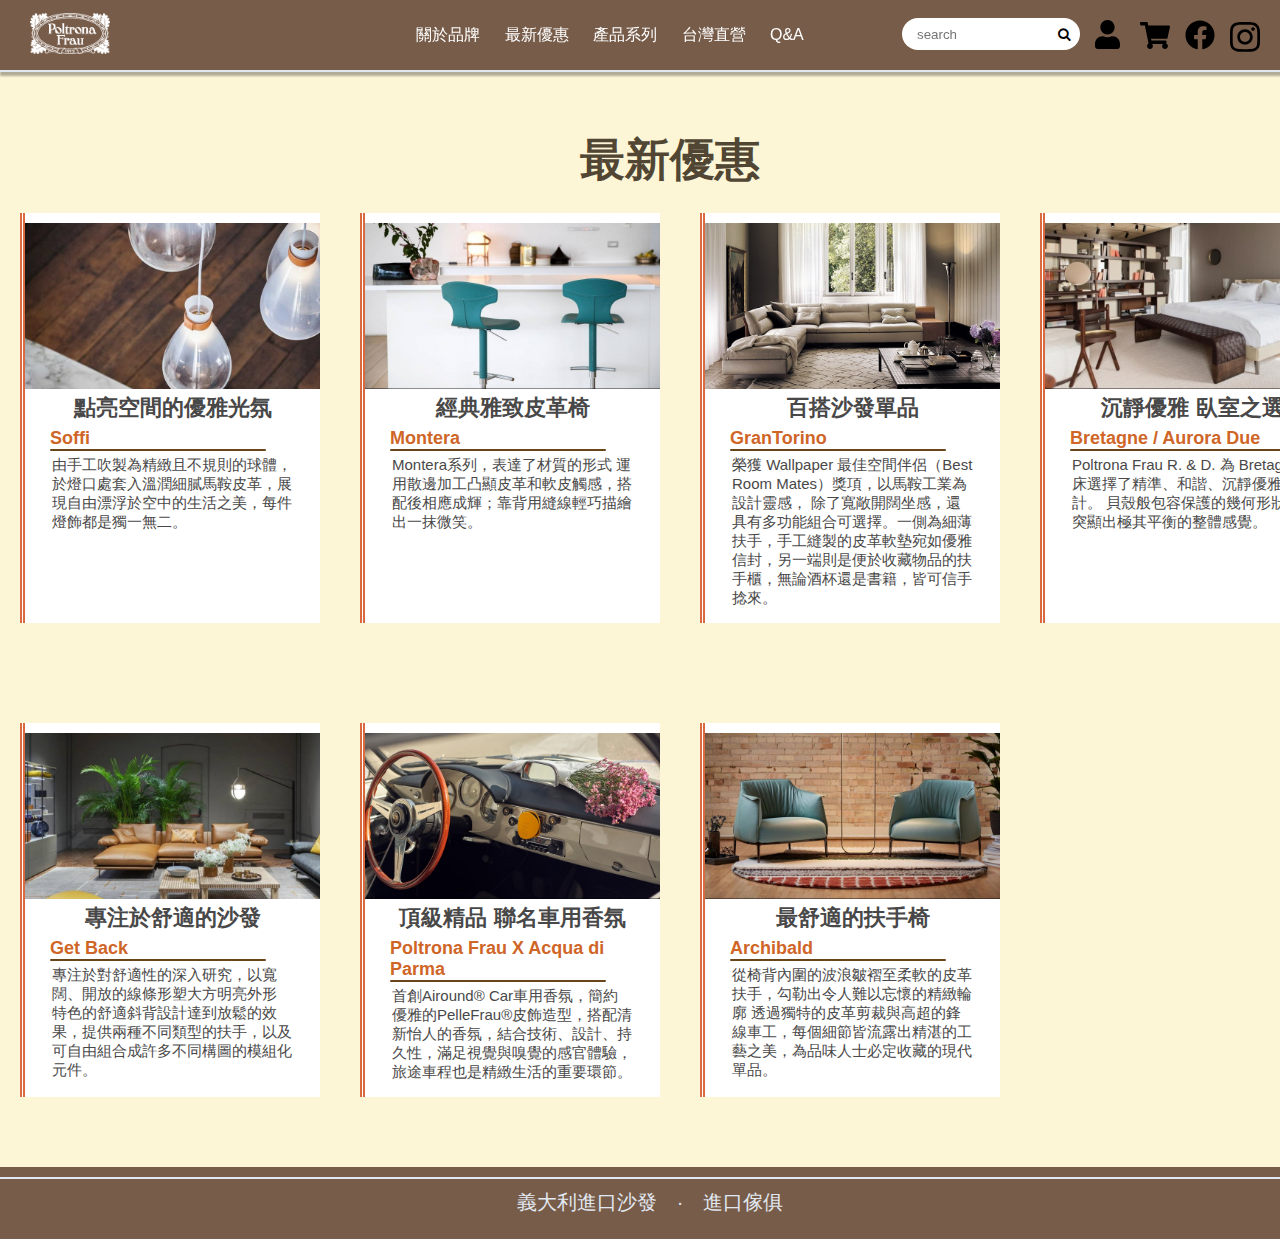
==== Discount.html @ bfd39cd2 "first commit" ====
<!DOCTYPE html>
<html lang="en">
<head>
    <meta charset="UTF-8">
    <meta http-equiv="X-UA-Compatible" content="IE=edge">
    <meta name="viewport" content="width=device-width, initial-scale=1.0">
    <title>Poltrona Frau Discount</title>
    <link rel="stylesheet" href="./Discount.css">
    <link rel="stylesheet" href="//maxcdn.bootstrapcdn.com/font-awesome/4.3.0/css/font-awesome.min.css">
    
    
</head>

<body>
    <div class="header">
        <a href="poltronafrau.html" >
            <img  src="./photo/icon/LOGO.png" alt="PoltronaFrauu頂級傢俱網站"></a>
        <div class="title">
            <a href="./regarding brand.html">關於品牌</a>
            <a href="./Discount.html">最新優惠</a>
            <a href="./Product.html">產品系列</a>
            <a href="./shop.html">台灣直營</a>
            <a href="./Q&A.html">Q&A</a>
        </div>
        <form class="header-search">
            <input type="search"  placeholder="search">
            <button><i class="fa fa-search"></i></button>
        </form>
        <div class="icon">
            <a href="#"><img style="width:25px ;" src="./photo/icon/user-solid.svg" alt=""></a>
            <a href="#"><img style="padding-top: 2px;" src="./photo/icon/shopping-cart-solid.svg" alt=""></a>
            <a href="https://www.facebook.com/PoltronaFrauTaiwan/"><img src="./photo/icon/facebook-brands.svg" alt=""></a>
            <a href="https://www.instagram.com/poltronafrautaiwan/"><img src="./photo/icon/instagram-brands.svg" alt=""></a>
        </div>
    </div>

    <div class="discount">
        <div class="wrap">
                <h2 class="title">最新優惠</h2>
        </div>
        <div class="wrap">
            <div class="item">
                <a href="https://www.poltronafrau.com.tw/content-61.html">
                    <img src="./photo/最新優惠/1.jpg" alt="">
                    <h3>點亮空間的優雅光氛</h3>
                    <h5>Soffi</h5>
                    <p>由手工吹製為精緻且不規則的球體，於燈口處套入溫潤細膩馬鞍皮革，展現自由漂浮於空中的生活之美，每件燈飾都是獨一無二。</p>
                </a>
            </div>

            <div class="item">
                <a href="https://www.poltronafrau.com.tw/content-79.html">
                    <img src="./photo/最新優惠/2.jpg" alt="">
                    <h3>經典雅致皮革椅</h3>
                    <h5>Montera</h5>
                    <p>Montera系列，表達了材質的形式
                        運用散邊加工凸顯皮革和軟皮觸感，搭配後相應成輝；靠背用縫線輕巧描繪出一抹微笑。</p>
                </a>
            </div>

            <div class="item">
                <a href="https://www.poltronafrau.com.tw/content-44.html">
                    <img src="./photo/最新優惠/3.jpg" alt="">
                    <h3>百搭沙發單品</h3>
                    <h5>GranTorino </h5>
                    <p>榮獲 Wallpaper 最佳空間伴侶（Best Room Mates）獎項，以馬鞍工業為設計靈感，
                        除了寬敞開闊坐感，還具有多功能組合可選擇。一側為細薄扶手，手工縫製的皮革軟墊宛如優雅信封，另一端則是便於收藏物品的扶手櫃，無論酒杯還是書籍，皆可信手捻來。</p>
                </a>
            </div>

            <div class="item">
                <a href="https://www.poltronafrau.com.tw/content-81.html">
                    <img src="./photo/最新優惠/4.jpg" alt="">
                    <h3>沉靜優雅 臥室之選</h3>
                    <h5>Bretagne / Aurora Due</h5>
                    <p>Poltrona Frau R. & D. 為 Bretagne 床選擇了精準、和諧、沉靜優雅的設計。
                        貝殼般包容保護的幾何形狀，突顯出極其平衡的整體感覺。</p>
                </a>
            </div>

            <div class="item">
                <a href="https://www.poltronafrau.com.tw/content-77.html">
                    <img src="./photo/最新優惠/5.jpg" alt="">
                    <h3>專注於舒適的沙發</h3>
                    <h5>Get Back</h5>
                    <p>專注於對舒適性的深入研究，以寬闊、開放的線條形塑大方明亮外形
                        特色的舒適斜背設計達到放鬆的效果，提供兩種不同類型的扶手，以及可自由組合成許多不同構圖的模組化元件。</p>
                </a>
            </div>

            <div class="item">
                <a href="https://www.poltronafrau.com.tw/content-71.html">
                    <img src="./photo/最新優惠/6.jpg" alt="">
                    <h3>頂級精品 聯名車用香氛</h3>
                    <h5>Poltrona Frau X Acqua di Parma</h5>
                    <p>首創Airound® Car車用香氛，簡約優雅的PelleFrau®皮飾造型，搭配清新怡人的香氛，結合技術、設計、持久性，滿足視覺與嗅覺的感官體驗，旅途車程也是精緻生活的重要環節。</p>
                </a>
            </div>

            <div class="item">
                <a href="https://www.poltronafrau.com.tw/content-62.html">
                    <img src="./photo/最新優惠/7.jpg" alt="">
                    <h3>最舒適的扶手椅</h3>
                    <h5>Archibald</h5>
                    <p>從椅背內圍的波浪皺褶至柔軟的皮革扶手，勾勒出令人難以忘懷的精緻輪廓
                        透過獨特的皮革剪裁與高超的鋒線車工，每個細節皆流露出精湛的工藝之美，為品味人士必定收藏的現代單品。</p>
                </a>
            </div>
        </div>
    </div>

    <div class="footer">義大利進口沙發　·　進口傢俱</div>

    
</body>

</html>
---- Discount.css ----
/* header */
    body{
        position: relative;
        font-family: 'Segoe UI', Tahoma, Geneva, Verdana, sans-serif;
        background-color: rgb(255, 255, 255);
        margin: 0px auto;
        padding: 0px;
    }
    .header{
        position:fixed;
        display: flex;
        background-color: rgb(119, 92, 73);
        box-shadow:2px 2px 2px 2px rgba(0, 0, 0, 0.3);
        border-bottom: rgb(225, 232, 241) 2px solid;
        width: 100%;
        height: 70px;
    }
    .header > a img{
        margin: 13px 30px;
        width: 80px;
    }

    .header .title{
        padding: 22px;
        margin:auto;
        padding-left: 200px;
    }
    .header .title a{
        color: rgb(255, 255, 255);
        text-decoration: none;
        padding:0px 10px;
        position: relative;
        transition: 0.3s;
    }
    .header .title a::after{
        content: '';
        position: absolute;
        left: 50%;
        right: 50%;
        bottom: -3px;
        height: 0;
        border-bottom: 2px solid rgb(255, 142, 49);
        transition: 0.3s;
    }
    .header .title a:hover::after{
        left: 0;
        right: 0;
    }

    .header-search{
        padding-top: 25px;
    }
    .header .header-search{
        display: flex;
        margin-bottom: 20px;
        padding-top: 18px;
    }
    .header .header-search input{
        width: 150px;
        border-radius: 20px 0px 0px 20px;
        background-color: rgb(255, 255, 255);
        padding: 5px 0px 5px 15px;
        border: none;
    }
    .header .header-search button{
        background-color: #fff;
        border: none;
        padding-right: 10px;
        border-radius: 0px 20px 20px 0px;
        cursor: pointer;
    }
    .header .header-search input:focus,
    .header .header-search button:focus{
        outline: none;
    }
    
    .icon{
        display: flex;
        margin-right: 20px;
    }
    .icon a{
        padding-top: 20px;
        padding-left: 15px;
        width: 30px;
    }
    /* header */
    /* 
    ------------------------------------------------------------------ */
    /* discount */
    .discount{
        position: static;
        margin: 0px auto ;
        padding: 200px 0px;
        width: 100%;
        background-color: rgb(252, 245, 214);
        border-bottom: 10px rgb(119, 92, 73) solid;
    }

    .discount .wrap{
        display: flex;
        flex-wrap: wrap;
        margin: -180px auto;
        width: 1360px;
        padding-top: 100px;
    }
    .discount .wrap  h2{
        margin: 10px auto 50px;
        width: 200px;
        font-size: 45px;
        color: rgb(80, 70, 51);
    }
    .discount .wrap h2:after{
        content: '';
        display: block;
        width: 0%;
        height: 3px;
        background-color: rgb(255, 189, 89);
        border-radius: 50px;
        box-shadow: 0px 0px 0px 0px rgba(116, 83, 24, 0.2);
        transition: 0.5s 0.1s;
    }
    .discount .wrap:hover h2::after{
        width: 100%;
        box-shadow: 2px 2px 2px 2px rgba(116, 83, 24, 0.2);
    }
    
    
    .discount .wrap .item{
        width: 300px;
        margin: 50px 20px;
        padding-top: 10px;
        background-color: rgb(255, 255, 255);
        transition: 0.3s;
        border-left: rgb(219, 105, 64) 5px double;
        box-sizing: border-box;
    }
    .discount .wrap .item:hover{
        box-sizing: border-box;
        box-shadow:7px 7px 7px 7px rgba(0, 0, 0, 0.3); ;
    }
    
    .discount img{
        width: 100%;
    }
    .discount .wrap .item h3{
        margin: 0px 0px 20px ;
        text-align: center;
        color: rgb(73, 72, 72);
        font-size: 22px;
    }
    .discount .wrap .item h3:hover{
        color: rgb(235, 148, 116);
        text-decoration:underline;
    }

    .discount .wrap .item h5{
        color: rgb(207, 102, 40);
        margin-top: -15px ;
        padding-left: 25px;
        text-align: left;
        font-size: 18px;
    }
    .discount .wrap .item h5::after{
        content: '';
        display: block;
        background-color: rgb(104, 70, 25);
        height: 2px;
        border-radius: 20px;
        width: 80%;
    }
    
    .discount .wrap .item p{
        color: rgb(73, 72, 72);
        margin-top: -25px;
        text-align: left;
        padding: 0px 27px;
        font-size: 15px;
    }

    .discount .wrap .item a{
        text-decoration: none;
    }
    /* discount */
    /* ------------------------------------------------------------------ */
    /* footer */
    .footer{
        width: 100%;
        height: 40px;
        font-size: 1.25rem;
        text-align: center;
        padding: 10px;
        color: rgb(225, 232, 241);
        background-color: rgb(119, 92, 73);
        border-top: rgb(225, 232, 241) 2px solid;
    }
    /* footer */
    /* ------------------------------------------------------------------ */
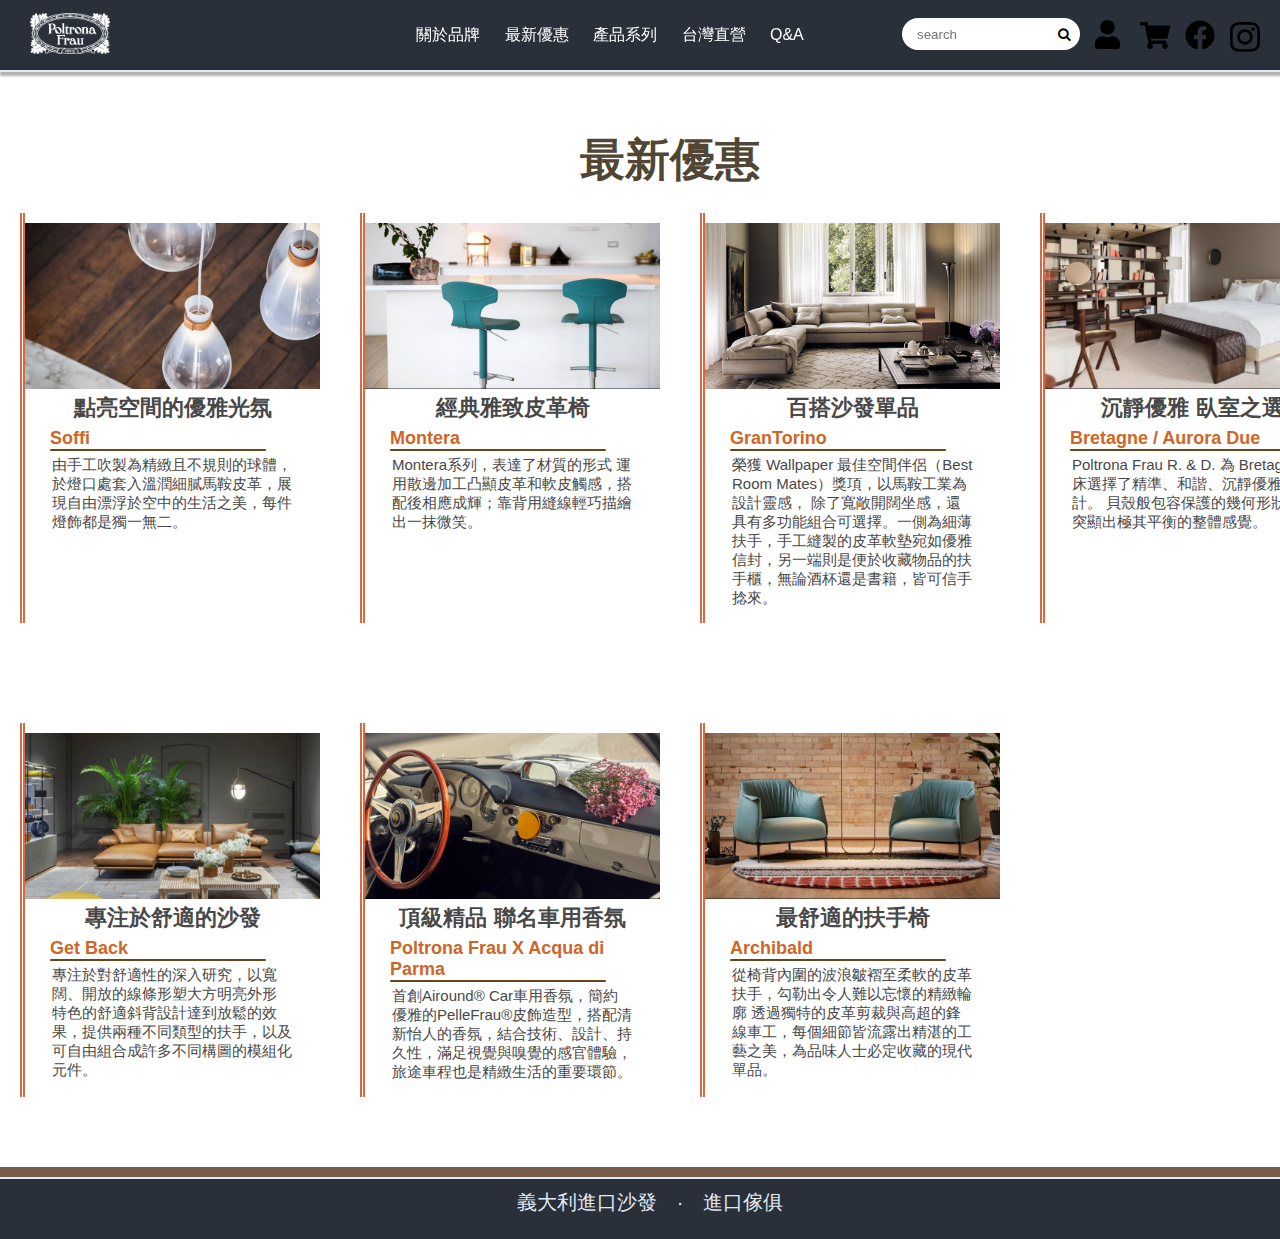
==== commit e61ac0b5: "change index name" ====
--- a/Discount.html
+++ b/Discount.html
@@ -5,7 +5,7 @@
     <meta http-equiv="X-UA-Compatible" content="IE=edge">
     <meta name="viewport" content="width=device-width, initial-scale=1.0">
     <title>Poltrona Frau Discount</title>
-    <link rel="stylesheet" href="./Discount.css">
+    <link rel="stylesheet" href="./css/Discount.css">
     <link rel="stylesheet" href="//maxcdn.bootstrapcdn.com/font-awesome/4.3.0/css/font-awesome.min.css">
     
     
@@ -13,7 +13,7 @@
 
 <body>
     <div class="header">
-        <a href="poltronafrau.html" >
+        <a href="index.html" >
             <img  src="./photo/icon/LOGO.png" alt="PoltronaFrauu頂級傢俱網站"></a>
         <div class="title">
             <a href="./regarding brand.html">關於品牌</a>
@@ -21,6 +21,8 @@
             <a href="./Product.html">產品系列</a>
             <a href="./shop.html">台灣直營</a>
             <a href="./Q&A.html">Q&A</a>
+            
+
         </div>
         <form class="header-search">
             <input type="search"  placeholder="search">
--- a/css/Discount.css
+++ b/css/Discount.css
@@ -0,0 +1,198 @@
+    /* header */
+    body{
+        position: relative;
+        font-family: 'Segoe UI', Tahoma, Geneva, Verdana, sans-serif;
+        background-color: rgb(255, 255, 255);
+        margin: 0px auto;
+        padding: 0px;
+    }
+    .header{
+        position:fixed;
+        display: flex;
+        background-color: rgb(41, 48, 58);
+        box-shadow:2px 2px 2px 2px rgba(0, 0, 0, 0.3);
+        border-bottom: rgb(225, 232, 241) 2px solid;
+        width: 100%;
+        height: 70px;
+    }
+    .header > a img{
+        margin: 13px 30px;
+        width: 80px;
+    }
+
+    .header .title{
+        padding: 22px;
+        margin:auto;
+        padding-left: 200px;
+    }
+    .header .title a{
+        color: rgb(255, 255, 255);
+        text-decoration: none;
+        padding:0px 10px;
+        position: relative;
+        transition: 0.3s;
+    }
+    .header .title a::after{
+        content: '';
+        position: absolute;
+        left: 50%;
+        right: 50%;
+        bottom: -3px;
+        height: 0;
+        border-bottom: 2px solid rgb(255, 142, 49);
+        transition: 0.3s;
+    }
+    .header .title a:hover::after{
+        left: 0;
+        right: 0;
+    }
+
+    .header-search{
+        padding-top: 25px;
+    }
+    .header .header-search{
+        display: flex;
+        margin-bottom: 20px;
+        padding-top: 18px;
+    }
+    .header .header-search input{
+        width: 150px;
+        border-radius: 20px 0px 0px 20px;
+        background-color: rgb(255, 255, 255);
+        padding: 5px 0px 5px 15px;
+        border: none;
+    }
+    .header .header-search button{
+        background-color: #fff;
+        border: none;
+        padding-right: 10px;
+        border-radius: 0px 20px 20px 0px;
+        cursor: pointer;
+    }
+    .header .header-search input:focus,
+    .header .header-search button:focus{
+        outline: none;
+    }
+    
+    .icon{
+        display: flex;
+        margin-right: 20px;
+    }
+    .icon a{
+        padding-top: 20px;
+        padding-left: 15px;
+        width: 30px;
+    }
+    /* header */
+    /* 
+    ------------------------------------------------------------------ */
+    /* discount */
+    .discount{
+        position: static;
+        margin: 0px auto ;
+        padding: 200px 0px;
+        width: 100%;
+        background-color: rgb(255, 255, 255);
+        border-bottom: 10px rgb(119, 92, 73) solid;
+    }
+
+    .discount .wrap{
+        display: flex;
+        flex-wrap: wrap;
+        margin: -180px auto;
+        width: 1360px;
+        padding-top: 100px;
+    }
+    .discount .wrap  h2{
+        margin: 10px auto 50px;
+        width: 200px;
+        font-size: 45px;
+        color: rgb(80, 70, 51);
+    }
+    .discount .wrap h2:after{
+        content: '';
+        display: block;
+        width: 0%;
+        height: 3px;
+        background-color: rgb(255, 189, 89);
+        border-radius: 50px;
+        box-shadow: 0px 0px 0px 0px rgba(116, 83, 24, 0.2);
+        transition: 0.5s 0.1s;
+    }
+    .discount .wrap:hover h2::after{
+        width: 100%;
+        box-shadow: 2px 2px 2px 2px rgba(116, 83, 24, 0.2);
+    }
+    
+    
+    .discount .wrap .item{
+        width: 300px;
+        margin: 50px 20px;
+        padding-top: 10px;
+        background-color: rgb(255, 255, 255);
+        transition: 0.3s;
+        border-left: rgb(219, 105, 64) 5px double;
+        box-sizing: border-box;
+    }
+    .discount .wrap .item:hover{
+        box-sizing: border-box;
+        box-shadow:7px 7px 7px 7px rgba(0, 0, 0, 0.3); ;
+    }
+    
+    .discount img{
+        width: 100%;
+    }
+    .discount .wrap .item h3{
+        margin: 0px 0px 20px ;
+        text-align: center;
+        color: rgb(73, 72, 72);
+        font-size: 22px;
+    }
+    .discount .wrap .item h3:hover{
+        color: rgb(235, 148, 116);
+        text-decoration:underline;
+    }
+
+    .discount .wrap .item h5{
+        color: rgb(207, 102, 40);
+        margin-top: -15px ;
+        padding-left: 25px;
+        text-align: left;
+        font-size: 18px;
+    }
+    .discount .wrap .item h5::after{
+        content: '';
+        display: block;
+        background-color: rgb(104, 70, 25);
+        height: 2px;
+        border-radius: 20px;
+        width: 80%;
+    }
+    
+    .discount .wrap .item p{
+        color: rgb(73, 72, 72);
+        margin-top: -25px;
+        text-align: left;
+        padding: 0px 27px;
+        font-size: 15px;
+    }
+
+    .discount .wrap .item a{
+        text-decoration: none;
+    }
+    /* discount */
+    /* ------------------------------------------------------------------ */
+    /* footer */
+    .footer{
+        width: 100%;
+        height: 40px;
+        font-size: 1.25rem;
+        text-align: center;
+        padding: 10px;
+        color: rgb(225, 232, 241);
+        background-color: rgb(41, 48, 58);
+        border-top: rgb(225, 232, 241) 2px solid;
+    }
+    /* footer */
+    /* ------------------------------------------------------------------ */
+    